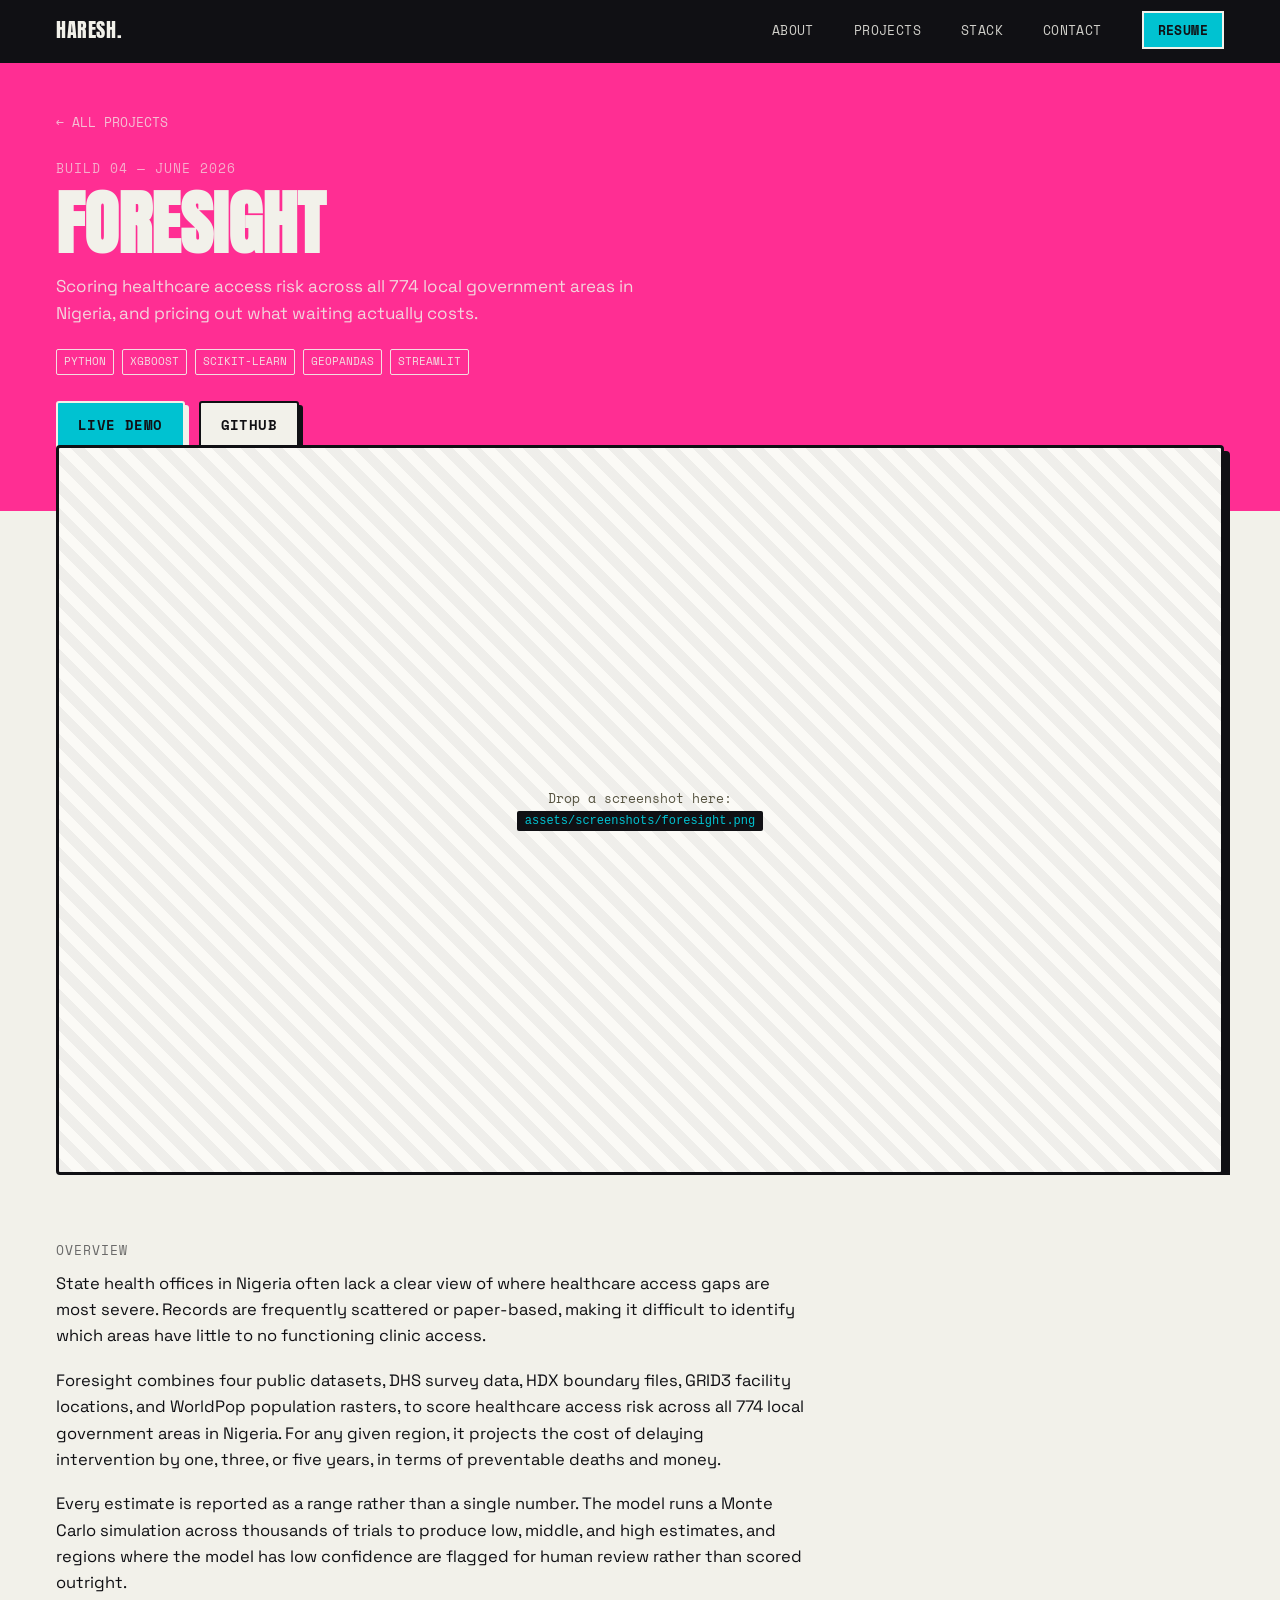
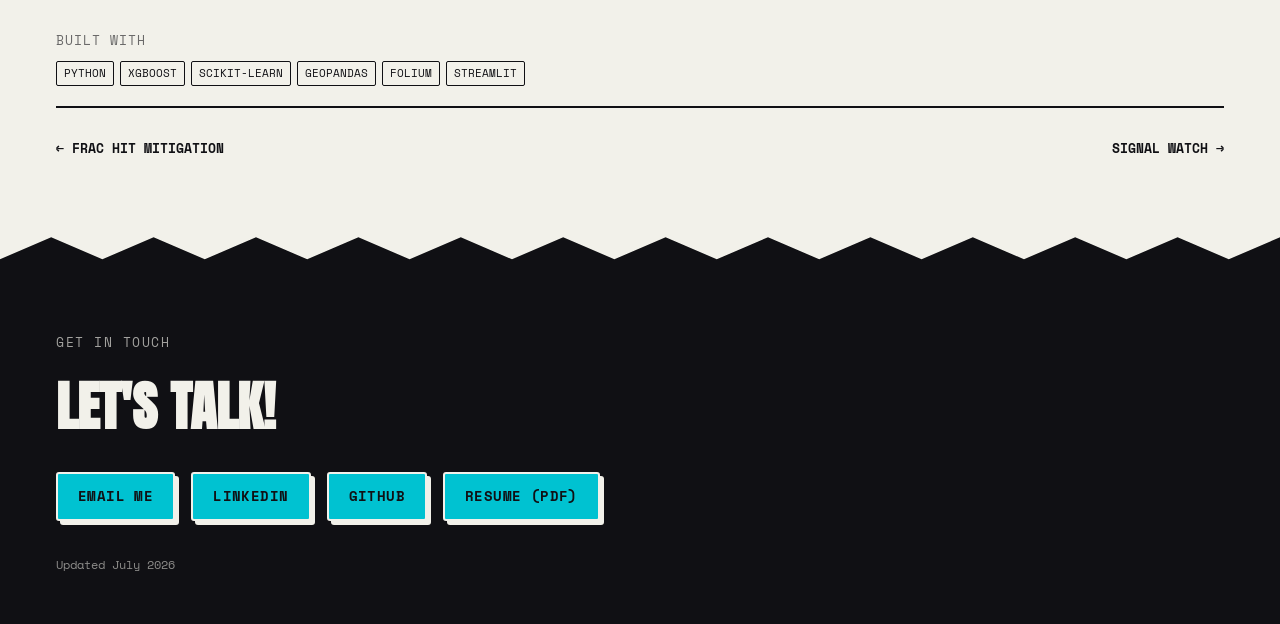
==== projects/foresight.html @ c1912ec4 "Add files via upload" ====
<!DOCTYPE html>
<html lang="en">
<head>
<meta charset="UTF-8">
<meta name="viewport" content="width=device-width, initial-scale=1.0">
<title>Foresight — Haresh Raj</title>
<link rel="preconnect" href="https://fonts.googleapis.com">
<link rel="preconnect" href="https://fonts.gstatic.com" crossorigin>
<link href="https://fonts.googleapis.com/css2?family=Anton&family=Space+Grotesk:wght@400;500;600;700&family=Space+Mono:wght@400;700&display=swap" rel="stylesheet">
<link rel="stylesheet" href="../assets/style.css">
</head>
<body>

<nav class="nav">
  <div class="nav-inner">
    <a href="../index.html" class="nav-logo">HARESH<span>.</span></a>
    <button class="nav-toggle mono" aria-label="Toggle menu">MENU</button>
    <ul class="nav-links">
      <li><a href="../index.html#about">About</a></li>
      <li><a href="../index.html#projects">Projects</a></li>
      <li><a href="../index.html#stack">Stack</a></li>
      <li><a href="../index.html#contact">Contact</a></li>
      <li><a class="btn-sm" href="../assets/Haresh_Raj_Resume.pdf" target="_blank" rel="noopener">Resume</a></li>
    </ul>
  </div>
</nav>

<header class="proj-hero panel-pink">
  <div class="wrap">
    <a class="back-link" href="../index.html#projects">&larr; All projects</a>
    <p class="proj-meta-label mono">BUILD 04 — JUNE 2026</p>
    <h1 class="proj-title">Foresight</h1>
    <p class="proj-tagline">Scoring healthcare access risk across all 774 local government areas in Nigeria, and pricing out what waiting actually costs.</p>
    <div class="proj-meta-row"><span class="chip">Python</span><span class="chip">XGBoost</span><span class="chip">scikit-learn</span><span class="chip">GeoPandas</span><span class="chip">Streamlit</span></div>
    <div class="proj-links"><a class="btn on-dark" href="https://foresight-usaii.streamlit.app/" target="_blank" rel="noopener">Live demo</a><a class="btn" style="background:var(--paper);" href="https://github.com/hareshraj/Foresight-Cost-of-Doing-Nothing" target="_blank" rel="noopener">GitHub</a></div>
  </div>
</header>

<div class="wrap">
  <div class="shot-frame reveal">
    <img src="../assets/screenshots/foresight.png" alt="Foresight screenshot"
         onerror="this.style.display='none'; this.nextElementSibling.style.display='flex';">
    <div class="shot-placeholder">
      <p>Drop a screenshot here:<br><code>assets/screenshots/foresight.png</code></p>
    </div>
  </div>
</div>

<section class="panel-paper proj-content reveal">
  <div class="wrap">
    <p class="proj-section-label">Overview</p>
    <div class="proj-body">
      <p>State health offices in Nigeria often lack a clear view of where healthcare access gaps are most severe. Records are frequently scattered or paper-based, making it difficult to identify which areas have little to no functioning clinic access.</p><p>Foresight combines four public datasets, DHS survey data, HDX boundary files, GRID3 facility locations, and WorldPop population rasters, to score healthcare access risk across all 774 local government areas in Nigeria. For any given region, it projects the cost of delaying intervention by one, three, or five years, in terms of preventable deaths and money.</p><p>Every estimate is reported as a range rather than a single number. The model runs a Monte Carlo simulation across thousands of trials to produce low, middle, and high estimates, and regions where the model has low confidence are flagged for human review rather than scored outright.</p>
    </div>
    <p class="proj-section-label">Built with</p>
    <div class="card-tags"><span class="chip">Python</span><span class="chip">XGBoost</span><span class="chip">scikit-learn</span><span class="chip">GeoPandas</span><span class="chip">folium</span><span class="chip">Streamlit</span></div>

    <div class="proj-nav">
      <a href="frac-hit-mitigation.html">&larr; Frac Hit Mitigation</a>
      <a href="signal-watch.html">Signal Watch &rarr;</a>
    </div>
  </div>
</section>

<footer class="panel-ink zig-top">
  <div class="wrap">
    <p class="eyebrow">Get in touch</p>
    <h2 class="footer-title">Let's talk!</h2>
    <div class="footer-links">
      <a class="btn on-dark" href="mailto:hareshrajap.22@gmail.com">Email me</a>
      <a class="btn on-dark" href="https://linkedin.com/in/haresh-raj-2aa63824a/" target="_blank" rel="noopener">LinkedIn</a>
      <a class="btn on-dark" href="https://github.com/hareshraj" target="_blank" rel="noopener">GitHub</a>
      <a class="btn on-dark" href="../assets/Haresh_Raj_Resume.pdf" target="_blank" rel="noopener">Resume (PDF)</a>
    </div>
    <p class="footer-bottom">Updated July 2026</p>
  </div>
</footer>

<script src="../assets/main.js"></script>
</body>
</html>
---- assets/style.css ----
/* ============================================
   Haresh Raj — Portfolio
   Design system: bold color-blocked panels,
   halftone texture, jagged panel seams, sticker tags.
   ============================================ */

:root{
  --ink: #101014;
  --paper: #F2F1EA;
  --orange: #FF5A1F;
  --pink: #FF2E93;
  --cyan: #00C2D1;
  --line: rgba(16,16,20,0.14);

  /* color roles: cyan primary, pink secondary, orange used sparingly as a third accent */
  --primary: var(--cyan);
  --secondary: var(--pink);
  --tertiary: var(--orange);

  --font-display: 'Anton', sans-serif;
  --font-body: 'Space Grotesk', sans-serif;
  --font-mono: 'Space Mono', monospace;
}

*, *::before, *::after{ box-sizing: border-box; }
html{ scroll-behavior: smooth; }
body{
  margin: 0;
  background: var(--paper);
  color: var(--ink);
  font-family: var(--font-body);
  font-size: 16px;
  line-height: 1.6;
  -webkit-font-smoothing: antialiased;
}
img{ max-width: 100%; display: block; }
a{ color: inherit; }
h1, h2, h3{ margin: 0; }
p{ margin: 0; }

a:focus-visible, button:focus-visible, .card:focus-visible{
  outline: 3px solid var(--orange);
  outline-offset: 3px;
}

.mono{ font-family: var(--font-mono); }
.display{ font-family: var(--font-display); text-transform: uppercase; letter-spacing: 0.01em; }

.wrap{
  max-width: 1240px;
  margin: 0 auto;
  padding: 0 36px;
}

/* ---------- nav ---------- */
.nav{
  position: sticky;
  top: 0;
  z-index: 50;
  background: var(--ink);
  border-bottom: 3px solid var(--ink);
}
.nav-inner{
  max-width: 1240px;
  margin: 0 auto;
  padding: 14px 36px;
  display: flex;
  align-items: center;
  justify-content: space-between;
}
.nav-logo{
  color: var(--paper);
  font-family: var(--font-display);
  font-size: 20px;
  letter-spacing: 0.03em;
  text-decoration: none;
}
.nav-links{
  display: flex;
  align-items: center;
  gap: 40px;
  list-style: none;
  margin: 0;
  padding: 0;
}
.nav-links a{
  color: var(--paper);
  text-decoration: none;
  font-family: var(--font-mono);
  font-size: 13px;
  letter-spacing: 0.03em;
  text-transform: uppercase;
  opacity: 0.85;
}
.nav-links a:hover{ opacity: 1; color: var(--cyan); }
.nav-links .btn-sm{
  background: var(--primary);
  color: var(--ink);
  padding: 7px 14px;
  border: 2px solid var(--paper);
  opacity: 1;
  font-weight: 700;
}
.nav-toggle{
  display: none;
  background: none;
  border: 2px solid var(--paper);
  color: var(--paper);
  font-family: var(--font-mono);
  font-size: 12px;
  padding: 6px 10px;
  cursor: pointer;
}
@media (max-width: 720px){
  .nav-links{
    position: fixed;
    top: 53px; left: 0; right: 0;
    background: var(--ink);
    flex-direction: column;
    align-items: flex-start;
    gap: 0;
    padding: 0;
    max-height: 0;
    overflow: hidden;
    transition: max-height 0.25s ease;
    border-bottom: 3px solid var(--primary);
  }
  .nav-links.open{ max-height: 320px; }
  .nav-links li{ width: 100%; }
  .nav-links a{ display: block; padding: 14px 28px; border-top: 1px solid rgba(242,241,234,0.12); }
  .nav-toggle{ display: block; }
}

/* ---------- sticker / badge ---------- */
.sticker{
  display: inline-block;
  font-family: var(--font-mono);
  font-weight: 700;
  font-size: 12.5px;
  letter-spacing: 0.04em;
  text-transform: uppercase;
  padding: 7px 13px;
  border: 2.5px solid var(--ink);
  border-radius: 3px;
  box-shadow: 3px 3px 0 var(--ink);
  background: var(--primary);
  color: var(--ink);
  transform: rotate(-3deg);
}
.sticker.secondary{ background: var(--secondary); color: var(--paper); }
.sticker.tertiary{ background: var(--tertiary); color: var(--ink); }

/* ---------- buttons ---------- */
.btn{
  display: inline-flex;
  align-items: center;
  gap: 8px;
  font-family: var(--font-mono);
  font-weight: 700;
  font-size: 13.5px;
  letter-spacing: 0.03em;
  text-transform: uppercase;
  text-decoration: none;
  padding: 12px 20px;
  border: 2.5px solid var(--ink);
  border-radius: 3px;
  background: var(--paper);
  color: var(--ink);
  box-shadow: 4px 4px 0 var(--ink);
  transition: transform 0.15s ease, box-shadow 0.15s ease;
  cursor: pointer;
}
.btn:hover{ transform: translate(-2px,-2px); box-shadow: 6px 6px 0 var(--ink); }
.btn.solid{ background: var(--ink); color: var(--paper); }
.btn.on-dark{ background: var(--primary); color: var(--ink); box-shadow: 4px 4px 0 var(--paper); border-color: var(--paper); }
.btn.on-dark:hover{ box-shadow: 6px 6px 0 var(--paper); }

/* ---------- section / panel system ---------- */
section{ position: relative; padding: 76px 0 70px; }

.panel-ink{ background: var(--ink); color: var(--paper); }
.panel-cyan{ background: var(--cyan); color: var(--ink); }
.panel-pink{ background: var(--pink); color: var(--paper); }
.panel-orange{ background: var(--orange); color: var(--ink); }
.panel-paper{ background: var(--paper); color: var(--ink); }

/* jagged seam biting into the section above */
.zig-top{
  margin-top: -22px;
  clip-path: polygon(
    0% 22px, 4% 0, 8% 22px, 12% 0, 16% 22px, 20% 0, 24% 22px, 28% 0,
    32% 22px, 36% 0, 40% 22px, 44% 0, 48% 22px, 52% 0, 56% 22px, 60% 0,
    64% 22px, 68% 0, 72% 22px, 76% 0, 80% 22px, 84% 0, 88% 22px, 92% 0,
    96% 22px, 100% 0, 100% 100%, 0 100%
  );
  padding-top: 96px;
}


.tight-bottom{ padding-bottom: 40px; }
.tight-top{ padding-top: 46px; }

.eyebrow{
  font-family: var(--font-mono);
  font-size: 12.5px;
  letter-spacing: 0.12em;
  text-transform: uppercase;
  opacity: 0.65;
  margin: 0 0 10px;
}
.section-title{
  font-family: var(--font-display);
  font-size: clamp(30px, 4.6vw, 46px);
  text-transform: uppercase;
  letter-spacing: 0.01em;
  margin: 0 0 26px;
}

/* ---------- reveal ---------- */
/* Visible by default. JS adds .pre on load (hides, ready to animate),
   then .in on scroll-into-view. If JS fails to load, content just
   stays visible with no animation, instead of staying hidden forever. */
.reveal.pre{ opacity: 0; transform: translateY(16px); }
.reveal.pre.in{ opacity: 1; transform: none; }
.reveal{ transition: opacity 0.55s ease, transform 0.55s ease; }
@media (prefers-reduced-motion: reduce){ .reveal.pre{ opacity: 1; transform: none; transition: none; } }

/* ---------- hero ---------- */
.hero{
  padding-top: 90px;
  padding-bottom: 120px;
  position: relative;
  overflow: hidden;
}
.hero-inner{ position: relative; z-index: 2; }
.hero-eyebrow{
  font-family: var(--font-mono);
  font-size: 13px;
  letter-spacing: 0.14em;
  text-transform: uppercase;
  color: var(--primary);
  margin: 0 0 14px;
}
.hero-name{
  font-family: var(--font-display);
  font-size: clamp(52px, 11vw, 118px);
  line-height: 0.92;
  text-transform: uppercase;
  margin: 0 0 20px;
}
.hero-name .line{
  position: relative;
  z-index: 1;
  display: block;
}
.hero-name .line::before{
  content: attr(data-text);
  position: absolute;
  left: 7px; top: 6px;
  z-index: -1;
  opacity: 0.85;
}
.hero-name .line.l1{ color: var(--paper); }
.hero-name .line.l1::before{ color: var(--primary); }
.hero-name .line.l2{ color: var(--primary); }
.hero-name .line.l2::before{ color: var(--secondary); }
.hero-sub{
  max-width: 56ch;
  font-size: 18px;
  color: rgba(242,241,234,0.88);
  margin: 0 0 26px;
}
.hero-badges{ display: flex; flex-wrap: wrap; gap: 12px; margin-bottom: 30px; }
.hero-contact{
  display: flex; flex-wrap: wrap; align-items: center; gap: 8px 22px;
  font-family: var(--font-mono); font-size: 13.5px;
}
.hero-contact a{
  display: inline-flex; align-items: center; gap: 7px;
  text-decoration: underline; text-decoration-color: rgba(242,241,234,0.35); color: var(--paper);
}
.hero-contact a:hover{ text-decoration-color: var(--primary); color: var(--primary); }
.hero-contact a svg{ flex-shrink: 0; opacity: 0.85; }
.hero-contact a:hover svg{ opacity: 1; }
.hero-contact .loc{
  display: inline-flex; align-items: center; gap: 7px;
  color: var(--paper);
}
.hero-contact .loc svg{ flex-shrink: 0; opacity: 0.85; }

/* ---------- about ---------- */
.about-text{ max-width: 66ch; font-size: 17px; }
.about-text p{ margin: 0 0 16px; }
.stat-row{ display: flex; flex-wrap: wrap; gap: 14px; margin-top: 28px; }
.stat{
  border: 2.5px solid var(--ink); border-radius: 3px;
  padding: 12px 16px; min-width: 140px;
}
.stat b{ display: block; font-family: var(--font-display); font-size: 26px; }
.stat span{ font-family: var(--font-mono); font-size: 11.5px; text-transform: uppercase; letter-spacing: 0.04em; opacity: 0.7; }

/* ---------- currently strip ---------- */
.now-list{ list-style: none; margin: 0; padding: 0; display: grid; gap: 14px; }
.now-list li{
  display: flex; gap: 12px; align-items: baseline;
  font-size: 16px; font-weight: 500;
  padding-bottom: 14px; border-bottom: 2px solid rgba(16,16,20,0.18);
}
.now-list li:last-child{ border-bottom: none; padding-bottom: 0; }
.now-list .tag-mark{
  font-family: var(--font-mono); font-size: 12px; font-weight: 700;
  background: var(--ink); color: var(--cyan);
  padding: 2px 7px; border-radius: 2px; flex-shrink: 0;
}

/* ---------- project grid ---------- */
.proj-grid{
  display: grid;
  grid-template-columns: repeat(auto-fit, minmax(280px, 1fr));
  gap: 22px;
}
.card{
  display: block; text-decoration: none; color: var(--ink);
  background: #FBFAF6;
  border: 2.5px solid var(--ink);
  border-radius: 4px;
  box-shadow: 5px 5px 0 var(--ink);
  overflow: hidden;
  transition: transform 0.2s ease, box-shadow 0.2s ease;
}
.card:hover{ transform: translate(-3px,-4px) rotate(-0.4deg); box-shadow: 8px 9px 0 var(--ink); }
.card-strip{ height: 9px; }
.card-body{ padding: 20px 20px 22px; }
.card-file{ font-family: var(--font-mono); font-size: 11.5px; opacity: 0.55; margin-bottom: 6px; }
.card-title{ font-family: var(--font-display); font-size: 22px; text-transform: uppercase; margin-bottom: 8px; }
.card-tagline{ font-size: 14.5px; margin-bottom: 14px; color: #45443c; }
.card-tags{ display: flex; flex-wrap: wrap; gap: 6px; margin-bottom: 14px; }
.chip{
  font-family: var(--font-mono); font-size: 11px; text-transform: uppercase;
  border: 1.5px solid var(--ink); border-radius: 2px; padding: 3px 7px;
}
.card-link{ font-family: var(--font-mono); font-size: 13px; font-weight: 700; text-transform: uppercase; }

/* ---------- stack / skills ---------- */
.stack-grid{ display: grid; grid-template-columns: repeat(auto-fit, minmax(220px, 1fr)); gap: 26px; }
.stack-group h3{
  font-family: var(--font-mono); font-size: 13px; text-transform: uppercase;
  letter-spacing: 0.08em; margin: 0 0 12px; opacity: 0.8;
}
.chip-row{ display: flex; flex-wrap: wrap; gap: 8px; }
.chip-row .chip{
  background: var(--paper); border-color: var(--ink); color: var(--ink); font-size: 12.5px; padding: 5px 10px;
}

/* ---------- experience ---------- */
.exp-entry{ padding: 20px 0; border-bottom: 2px solid rgba(16,16,20,0.15); }
.exp-entry:last-child{ border-bottom: none; }
.exp-head{ display: flex; justify-content: space-between; flex-wrap: wrap; gap: 4px 14px; }
.exp-role{ font-weight: 700; font-size: 17px; }
.exp-org{ font-size: 14.5px; opacity: 0.75; margin: 2px 0 8px; }
.exp-date{ font-family: var(--font-mono); font-size: 12.5px; opacity: 0.6; }
.exp-desc{ font-size: 14.5px; max-width: 62ch; }

/* ---------- footer ---------- */
footer.panel-ink{ padding-bottom: 50px; }
.footer-title{
  font-family: var(--font-display); font-size: clamp(30px,6vw,54px);
  text-transform: uppercase; color: var(--paper); margin-bottom: 22px;
}
.footer-links{ display: flex; flex-wrap: wrap; gap: 16px; margin-bottom: 34px; }
.footer-bottom{
  font-family: var(--font-mono); font-size: 12px; opacity: 0.55; color: var(--paper);
}

/* ============================================
   Project subpage
   ============================================ */
.proj-hero{ padding-top: 46px; padding-bottom: 60px; }
.back-link{
  display: inline-flex; align-items: center; gap: 6px;
  font-family: var(--font-mono); font-size: 12.5px; text-transform: uppercase;
  color: currentColor; text-decoration: none; opacity: 0.75; margin-bottom: 26px;
}
.back-link:hover{ opacity: 1; color: var(--primary); }
.proj-title{
  font-family: var(--font-display); font-size: clamp(38px, 7vw, 70px);
  text-transform: uppercase; color: currentColor; margin-bottom: 14px; line-height: 1;
}
.proj-tagline{ font-size: 17px; color: currentColor; opacity: 0.85; max-width: 58ch; margin-bottom: 22px; }
.proj-meta-label{ font-family: var(--font-mono); color: currentColor; opacity: 0.65; font-size: 12.5px; letter-spacing: 0.08em; margin-bottom: 10px; }
.proj-meta-row{ display: flex; flex-wrap: wrap; gap: 8px; margin-bottom: 26px; }
.proj-meta-row .chip{ border-color: currentColor; color: currentColor; opacity: 0.9; }
.proj-links{ display: flex; gap: 14px; flex-wrap: wrap; }

.shot-frame{
  position: relative;
  border: 3px solid var(--ink);
  border-radius: 4px;
  background: #FBFAF6;
  box-shadow: 6px 6px 0 var(--ink);
  aspect-ratio: 16/10;
  overflow: hidden;
  margin: -66px 0 0;
}
.shot-frame img{ width: 100%; height: 100%; object-fit: cover; }
.shot-placeholder{
  display: none;
  height: 100%; width: 100%;
  flex-direction: column; align-items: center; justify-content: center;
  gap: 10px; text-align: center; padding: 30px;
  background:
    repeating-linear-gradient(45deg, rgba(16,16,20,0.05), rgba(16,16,20,0.05) 10px, transparent 10px, transparent 20px);
}
.shot-placeholder p{ font-family: var(--font-mono); font-size: 13px; color: #55523f; }
.shot-placeholder code{
  background: var(--ink); color: var(--cyan); padding: 3px 8px; border-radius: 2px; font-size: 12px;
}

.proj-body{ max-width: 68ch; font-size: 16.5px; }
.proj-body p{ margin: 0 0 18px; }
.proj-content{ padding-top: 32px; }
.proj-section-label{
  font-family: var(--font-mono); font-size: 12.5px; text-transform: uppercase;
  letter-spacing: 0.08em; opacity: 0.6; margin: 34px 0 10px;
}

.proj-nav{
  display: flex; justify-content: space-between; align-items: center;
  padding: 30px 0; border-top: 2.5px solid var(--ink); margin-top: 20px; flex-wrap: wrap; gap: 14px;
}
.proj-nav a{
  font-family: var(--font-mono); font-size: 13px; text-transform: uppercase; text-decoration: none; font-weight: 700;
}
.proj-nav a:hover{ color: var(--primary); }

@media (max-width: 640px){
  .shot-frame{ margin-top: -30px; }
}
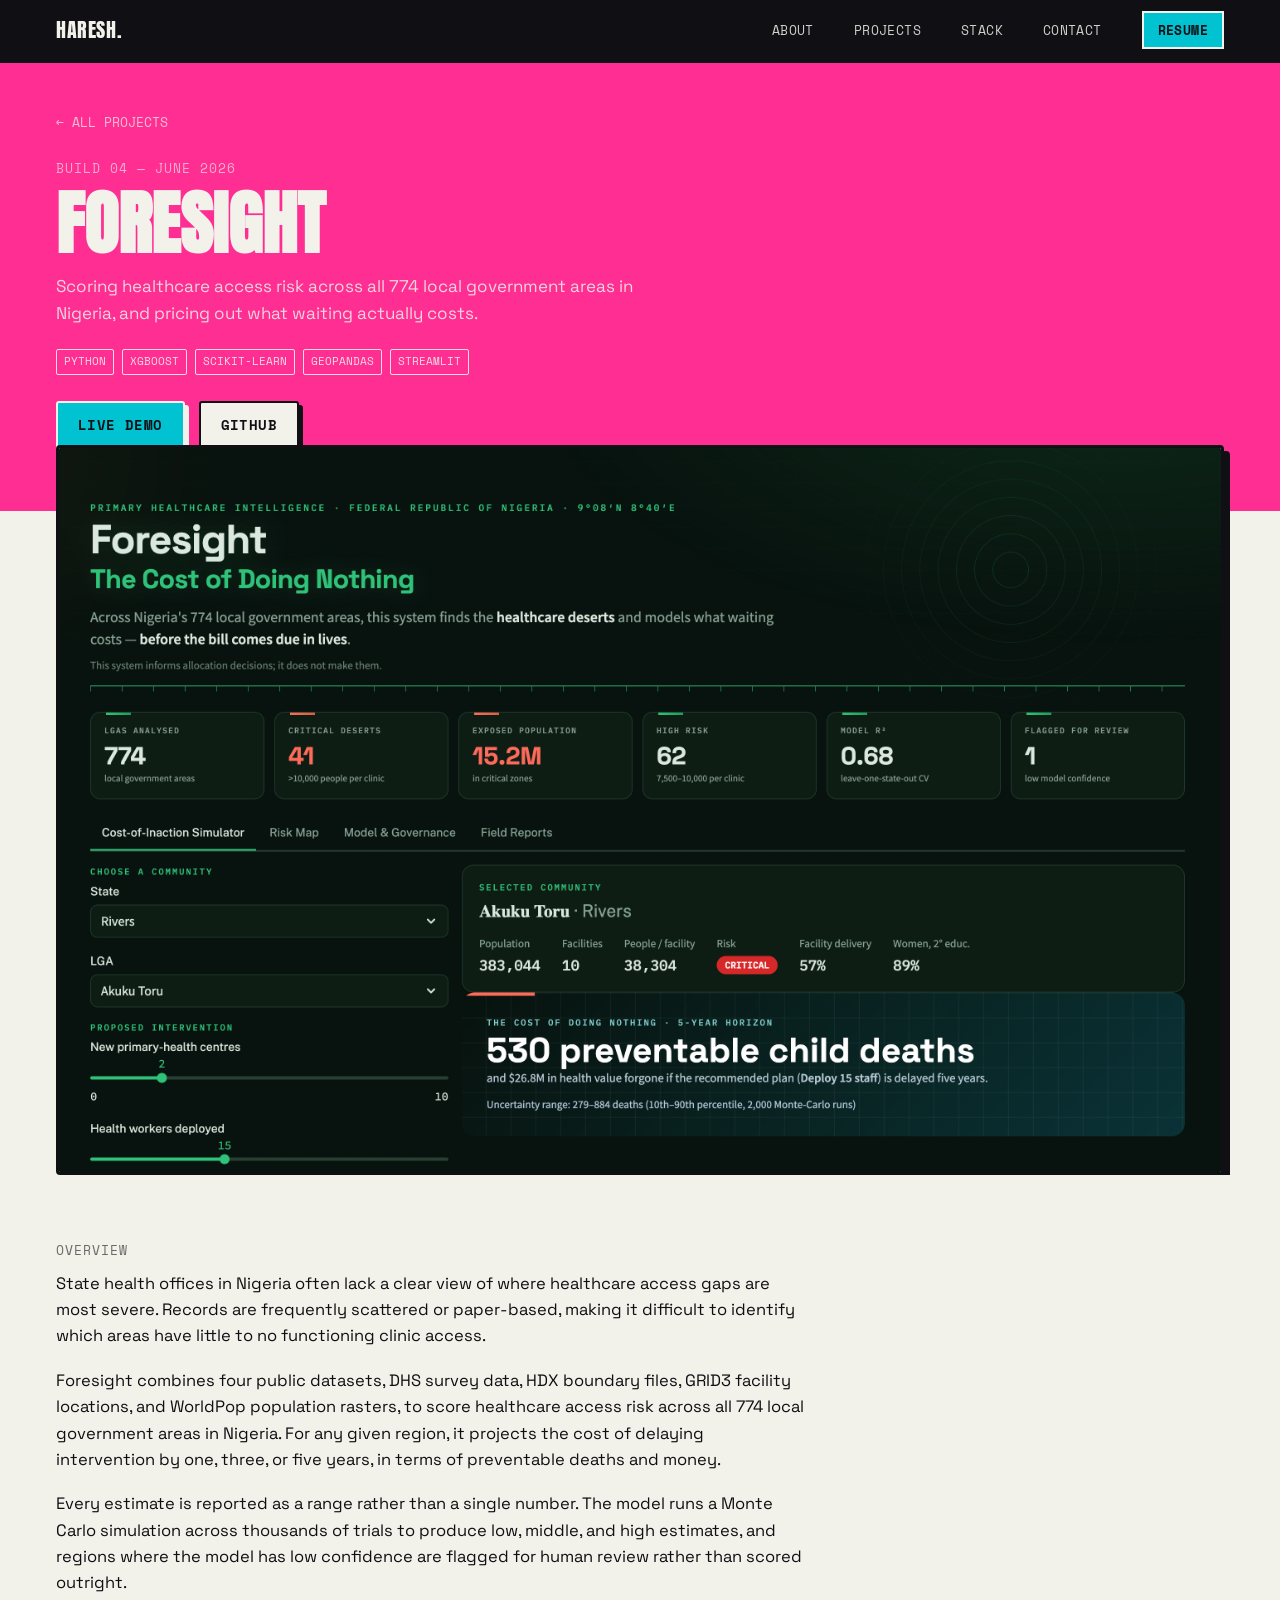
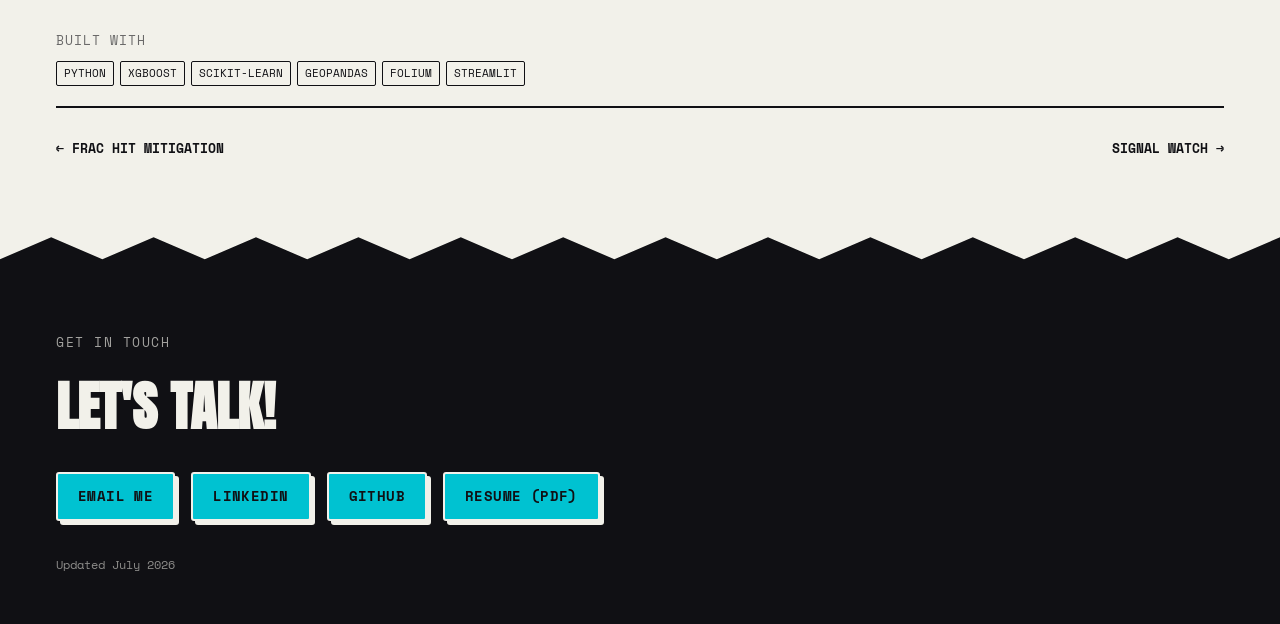
==== commit b51ebd58: "screenshots" ====
--- a/projects/foresight.html
+++ b/projects/foresight.html
@@ -7,6 +7,10 @@
 <link rel="preconnect" href="https://fonts.googleapis.com">
 <link rel="preconnect" href="https://fonts.gstatic.com" crossorigin>
 <link href="https://fonts.googleapis.com/css2?family=Anton&family=Space+Grotesk:wght@400;500;600;700&family=Space+Mono:wght@400;700&display=swap" rel="stylesheet">
+<link rel="icon" type="image/x-icon" href="../assets/favicon/favicon.ico">
+<link rel="icon" type="image/png" sizes="32x32" href="../assets/favicon/favicon-32x32.png">
+<link rel="icon" type="image/png" sizes="16x16" href="../assets/favicon/favicon-16x16.png">
+<link rel="apple-touch-icon" sizes="180x180" href="../assets/favicon/apple-touch-icon.png">
 <link rel="stylesheet" href="../assets/style.css">
 </head>
 <body>
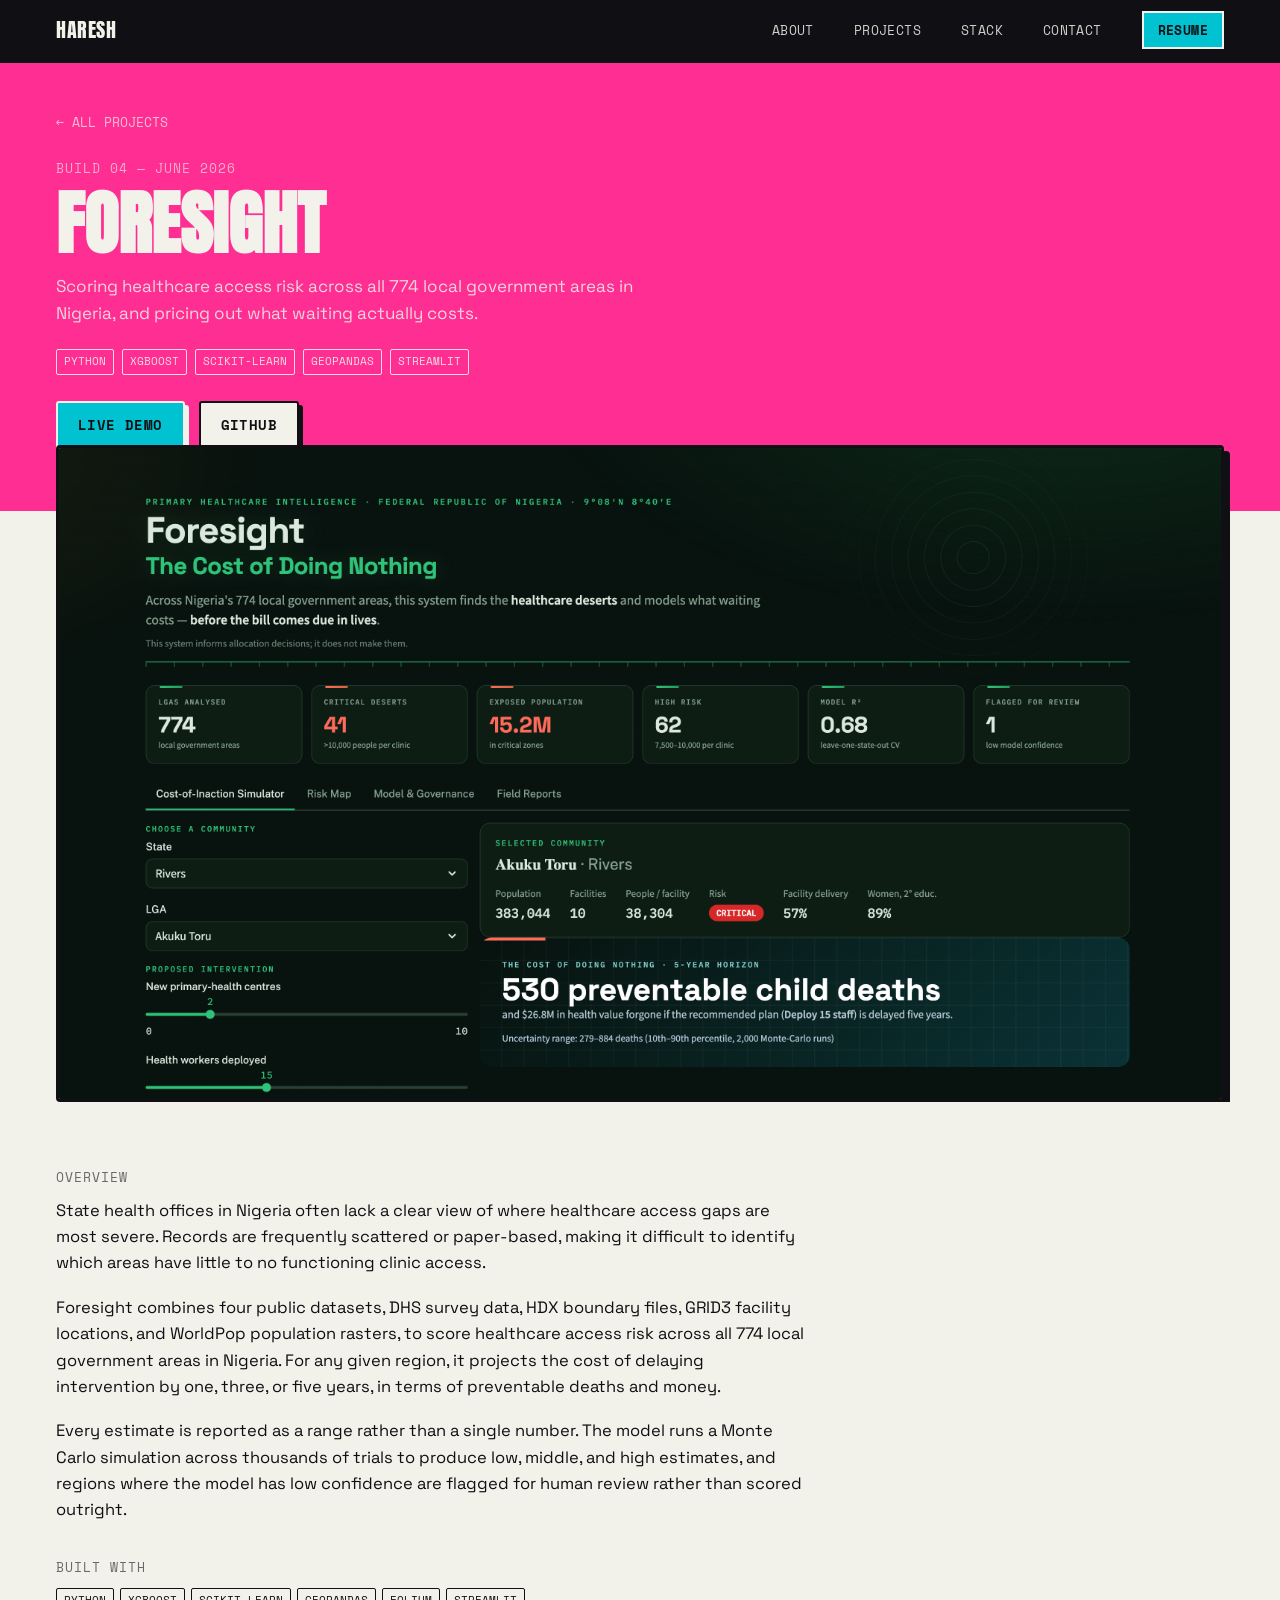
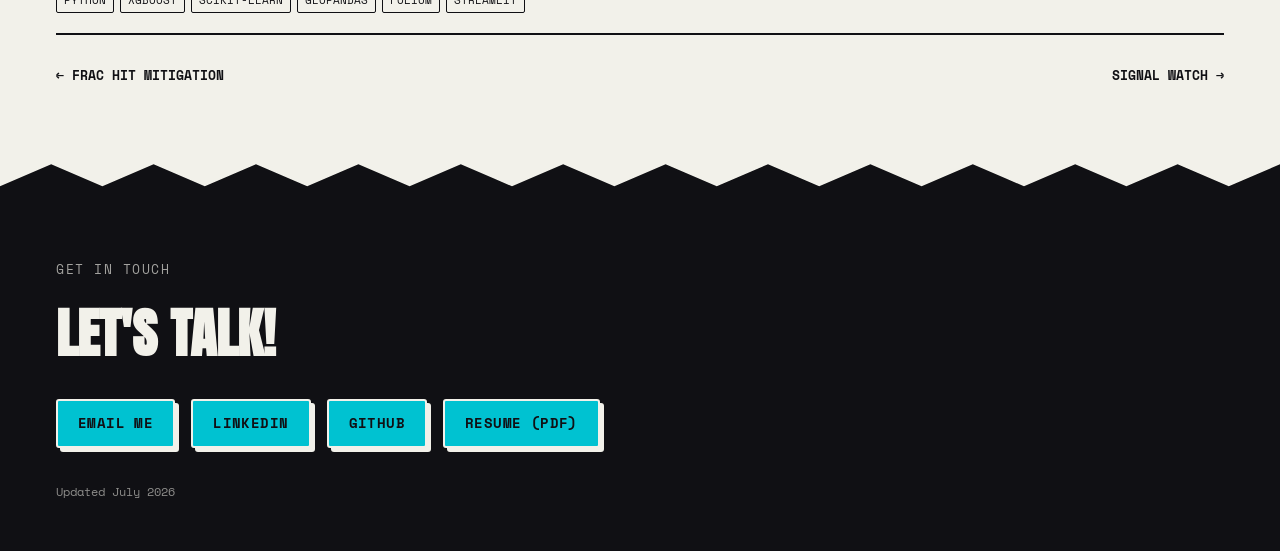
==== commit a1a87247: "small fixes" ====
--- a/projects/foresight.html
+++ b/projects/foresight.html
@@ -7,31 +7,31 @@
 <link rel="preconnect" href="https://fonts.googleapis.com">
 <link rel="preconnect" href="https://fonts.gstatic.com" crossorigin>
 <link href="https://fonts.googleapis.com/css2?family=Anton&family=Space+Grotesk:wght@400;500;600;700&family=Space+Mono:wght@400;700&display=swap" rel="stylesheet">
-<link rel="icon" type="image/x-icon" href="../assets/favicon/favicon.ico">
-<link rel="icon" type="image/png" sizes="32x32" href="../assets/favicon/favicon-32x32.png">
-<link rel="icon" type="image/png" sizes="16x16" href="../assets/favicon/favicon-16x16.png">
-<link rel="apple-touch-icon" sizes="180x180" href="../assets/favicon/apple-touch-icon.png">
-<link rel="stylesheet" href="../assets/style.css">
+<link rel="icon" type="image/x-icon" href="/assets/favicon/favicon.ico">
+<link rel="icon" type="image/png" sizes="32x32" href="/assets/favicon/favicon-32x32.png">
+<link rel="icon" type="image/png" sizes="16x16" href="/assets/favicon/favicon-16x16.png">
+<link rel="apple-touch-icon" sizes="180x180" href="/assets/favicon/apple-touch-icon.png">
+<link rel="stylesheet" href="/assets/style.css">
 </head>
 <body>
 
 <nav class="nav">
   <div class="nav-inner">
-    <a href="../index.html" class="nav-logo">HARESH<span>.</span></a>
+    <a href="/" class="nav-logo">HARESH</a>
     <button class="nav-toggle mono" aria-label="Toggle menu">MENU</button>
     <ul class="nav-links">
-      <li><a href="../index.html#about">About</a></li>
-      <li><a href="../index.html#projects">Projects</a></li>
-      <li><a href="../index.html#stack">Stack</a></li>
-      <li><a href="../index.html#contact">Contact</a></li>
-      <li><a class="btn-sm" href="../assets/Haresh_Raj_Resume.pdf" target="_blank" rel="noopener">Resume</a></li>
+      <li><a href="/about">About</a></li>
+      <li><a href="/projects">Projects</a></li>
+      <li><a href="/stack">Stack</a></li>
+      <li><a href="/contact">Contact</a></li>
+      <li><a class="btn-sm" href="/assets/Haresh_Raj_Resume.pdf" target="_blank" rel="noopener">Resume</a></li>
     </ul>
   </div>
 </nav>
 
 <header class="proj-hero panel-pink">
   <div class="wrap">
-    <a class="back-link" href="../index.html#projects">&larr; All projects</a>
+    <a class="back-link" href="/projects">&larr; All projects</a>
     <p class="proj-meta-label mono">BUILD 04 — JUNE 2026</p>
     <h1 class="proj-title">Foresight</h1>
     <p class="proj-tagline">Scoring healthcare access risk across all 774 local government areas in Nigeria, and pricing out what waiting actually costs.</p>
@@ -42,7 +42,7 @@
 
 <div class="wrap">
   <div class="shot-frame reveal">
-    <img src="../assets/screenshots/foresight.png" alt="Foresight screenshot"
+    <img src="/assets/screenshots/foresight.png" alt="Foresight screenshot"
          onerror="this.style.display='none'; this.nextElementSibling.style.display='flex';">
     <div class="shot-placeholder">
       <p>Drop a screenshot here:<br><code>assets/screenshots/foresight.png</code></p>
@@ -74,12 +74,12 @@
       <a class="btn on-dark" href="mailto:hareshrajap.22@gmail.com">Email me</a>
       <a class="btn on-dark" href="https://linkedin.com/in/haresh-raj-2aa63824a/" target="_blank" rel="noopener">LinkedIn</a>
       <a class="btn on-dark" href="https://github.com/hareshraj" target="_blank" rel="noopener">GitHub</a>
-      <a class="btn on-dark" href="../assets/Haresh_Raj_Resume.pdf" target="_blank" rel="noopener">Resume (PDF)</a>
+      <a class="btn on-dark" href="/assets/Haresh_Raj_Resume.pdf" target="_blank" rel="noopener">Resume (PDF)</a>
     </div>
     <p class="footer-bottom">Updated July 2026</p>
   </div>
 </footer>
 
-<script src="../assets/main.js"></script>
+<script src="/assets/main.js"></script>
 </body>
 </html>
--- a/assets/style.css
+++ b/assets/style.css
@@ -1,9 +1,3 @@
-/* ============================================
-   Haresh Raj — Portfolio
-   Design system: bold color-blocked panels,
-   halftone texture, jagged panel seams, sticker tags.
-   ============================================ */
-
 :root{
   --ink: #101014;
   --paper: #F2F1EA;
@@ -12,7 +6,6 @@
   --cyan: #00C2D1;
   --line: rgba(16,16,20,0.14);
 
-  /* color roles: cyan primary, pink secondary, orange used sparingly as a third accent */
   --primary: var(--cyan);
   --secondary: var(--pink);
   --tertiary: var(--orange);
@@ -184,7 +177,6 @@
 .panel-orange{ background: var(--orange); color: var(--ink); }
 .panel-paper{ background: var(--paper); color: var(--ink); }
 
-/* jagged seam biting into the section above */
 .zig-top{
   margin-top: -22px;
   clip-path: polygon(
@@ -217,9 +209,6 @@
 }
 
 /* ---------- reveal ---------- */
-/* Visible by default. JS adds .pre on load (hides, ready to animate),
-   then .in on scroll-into-view. If JS fails to load, content just
-   stays visible with no animation, instead of staying hidden forever. */
 .reveal.pre{ opacity: 0; transform: translateY(16px); }
 .reveal.pre.in{ opacity: 1; transform: none; }
 .reveal{ transition: opacity 0.55s ease, transform 0.55s ease; }
@@ -398,7 +387,7 @@
   border-radius: 4px;
   background: #FBFAF6;
   box-shadow: 6px 6px 0 var(--ink);
-  aspect-ratio: 16/10;
+  aspect-ratio: 16/9;
   overflow: hidden;
   margin: -66px 0 0;
 }
